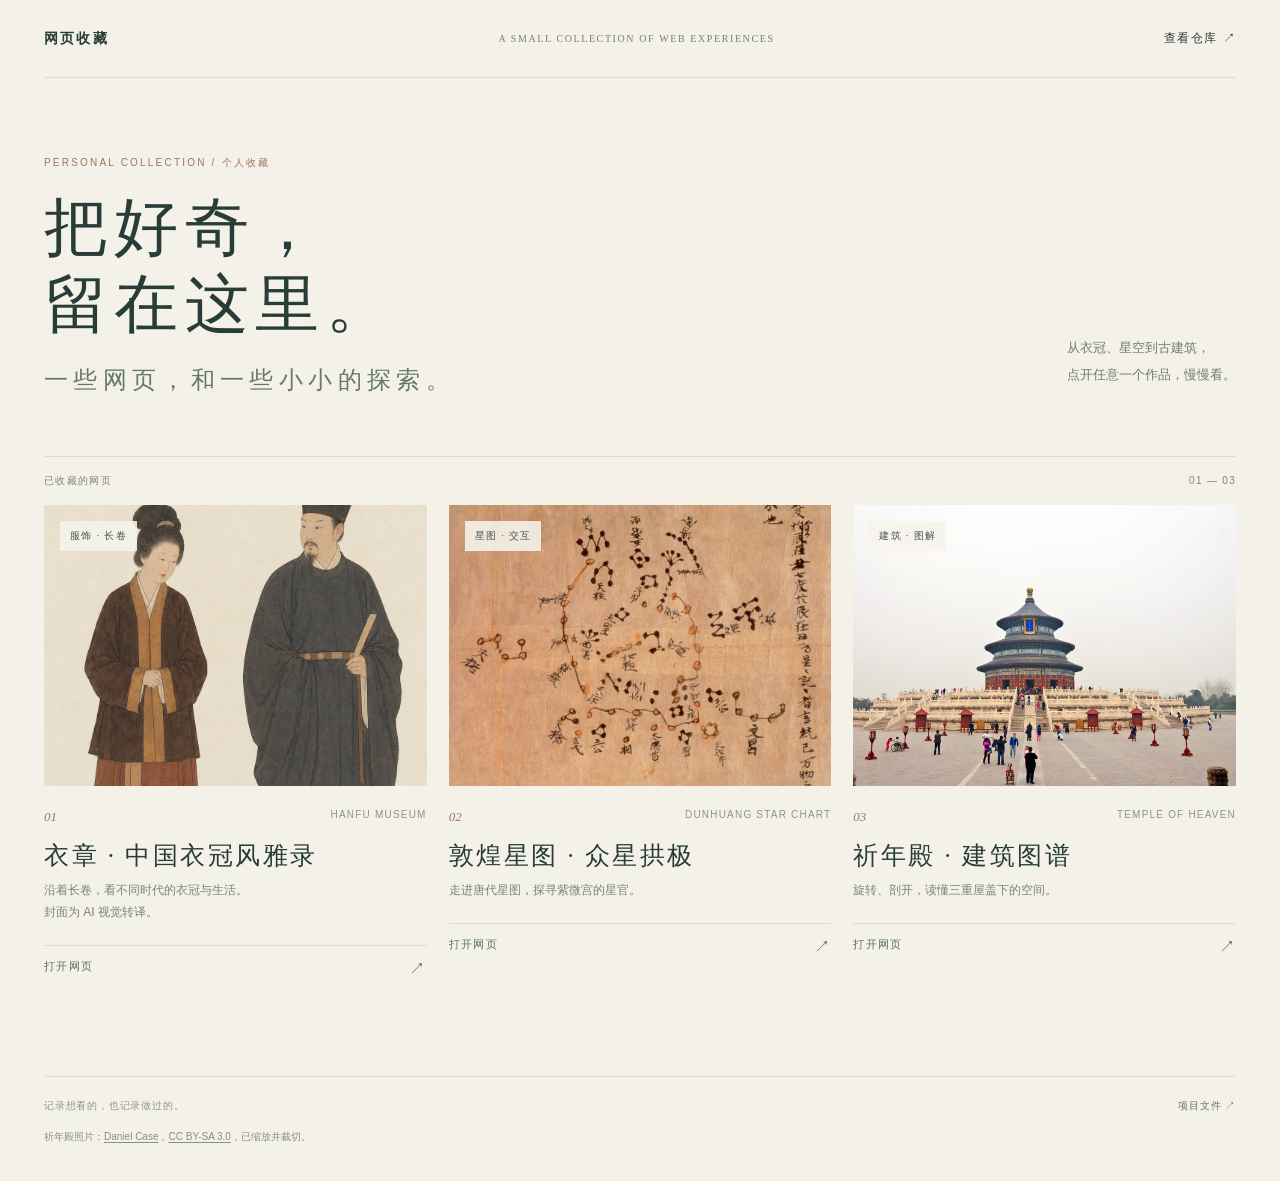
==== index.html @ 04954ba3 "Add website directory and preserve project history" ====
<!doctype html>
<html lang="zh-CN">
<head>
  <meta charset="utf-8">
  <meta name="viewport" content="width=device-width,initial-scale=1">
  <meta name="description" content="一处收藏网页、图解与小小探索的地方。">
  <meta name="theme-color" content="#f4f1e9">
  <title>网页收藏 · 一些小小的探索</title>
  <style>
    :root{color-scheme:light;--paper:#f4f1e9;--ink:#283d38;--muted:#748078;--line:#d8ded4;--accent:#a05240;font-family:Inter,"PingFang SC","Microsoft YaHei",sans-serif}
    *{box-sizing:border-box}body{margin:0;background:var(--paper);color:var(--ink)}a{color:inherit;text-decoration:none}a:focus-visible{outline:3px solid #ae714f;outline-offset:5px}
    .wrap{width:min(1320px,calc(100% - 88px));margin:auto}header{height:78px;display:flex;align-items:center;justify-content:space-between;border-bottom:1px solid var(--line);font-size:12px;letter-spacing:.12em}header strong{font-size:14px;font-weight:600;letter-spacing:.16em}.header-label{font:10px Georgia,serif;color:var(--muted);letter-spacing:.16em}
    .intro{display:grid;grid-template-columns:1fr 1fr;align-items:end;gap:30px;padding:78px 0 62px}.eyebrow{font-size:10px;letter-spacing:.22em;color:#9c765d;margin:0 0 20px}.intro h1{font:500 clamp(40px,5vw,68px)/1.2 "Songti SC","Noto Serif SC",serif;letter-spacing:.1em;margin:0}.intro h1 span{font-size:.38em;display:block;letter-spacing:.22em;margin-top:21px;color:#66776c}.intro p:last-child{justify-self:end;color:#6e7d72;font-size:13px;line-height:2.1;margin:0 0 5px;max-width:275px}
    .section-head{border-top:1px solid var(--line);display:flex;align-items:center;justify-content:space-between;padding:17px 0;color:#7a897e;font-size:10px;letter-spacing:.13em}.cards{display:grid;grid-template-columns:repeat(3,minmax(0,1fr));gap:22px}.card{min-width:0;display:flex;flex-direction:column}.picture{height:clamp(230px,22vw,310px);overflow:hidden;background:#e3e1d5;position:relative}.picture img{width:100%;height:100%;object-fit:cover;display:block;transition:transform .6s ease}.card:hover img{transform:scale(1.035)}.picture.hanfu img{object-position:center 30%}.picture.stars{background:#171e24}.picture.stars img{object-position:center 46%}.picture.temple img{object-position:center 47%}.tag{position:absolute;top:16px;left:16px;background:rgba(246,244,236,.88);color:#43554b;font-size:10px;letter-spacing:.12em;padding:8px 10px}
    .meta{display:flex;justify-content:space-between;gap:12px;padding-top:23px;color:#a07861;font:italic 13px Georgia,serif}.meta span:last-child{font:10px Inter,"PingFang SC",sans-serif;letter-spacing:.12em;color:#8a968b}.card h2{font:500 25px/1.4 "Songti SC","Noto Serif SC",serif;letter-spacing:.1em;margin:13px 0 7px}.card p{font-size:12px;color:#77857b;line-height:1.8;margin:0}.enter{margin-top:21px;padding:13px 0 16px;border-top:1px solid var(--line);display:flex;justify-content:space-between;font-size:11px;letter-spacing:.12em;color:#596f63}.enter b{font-size:16px;font-weight:400;transition:transform .2s}.card:hover .enter b{transform:translate(3px,-3px)}
    footer{border-top:1px solid var(--line);margin-top:80px;padding:22px 0 38px;display:flex;justify-content:space-between;color:#8b978c;font-size:10px;letter-spacing:.08em}footer a{color:#607468}.credit{font-size:10px;color:#829087;line-height:1.8;margin:-23px 0 35px}.credit a{text-decoration:underline;text-underline-offset:2px}
    @media(max-width:800px){.wrap{width:calc(100% - 36px)}header{height:64px}.header-label{display:none}.intro{display:block;padding:52px 0 40px}.intro p:last-child{margin-top:24px;max-width:100%}.cards{grid-template-columns:1fr;gap:32px}.picture{height:260px}.card h2{font-size:23px}.meta{padding-top:17px}.enter{margin-top:14px}footer{margin-top:55px}}
    @media(prefers-reduced-motion:reduce){.picture img,.enter b{transition:none}}
  </style>
</head>
<body>
  <div class="wrap">
    <header><strong>网页收藏</strong><span class="header-label">A SMALL COLLECTION OF WEB EXPERIENCES</span><a href="https://github.com/daoyi2026/my-web-pages">查看仓库 ↗</a></header>
    <main>
      <section class="intro"><div><p class="eyebrow">PERSONAL COLLECTION / 个人收藏</p><h1>把好奇，<br>留在这里。<span>一些网页，和一些小小的探索。</span></h1></div><p>从衣冠、星空到古建筑，<br>点开任意一个作品，慢慢看。</p></section>
      <div class="section-head"><span>已收藏的网页</span><span>01 — 03</span></div>
      <section class="cards" aria-label="网页目录">
        <a class="card" href="./hanfu/"><div class="picture hanfu"><img src="./hanfu/assets/paintings/song-pair.png" alt="" loading="eager"><span class="tag">服饰 · 长卷</span></div><div class="meta"><span>01</span><span>HANFU MUSEUM</span></div><h2>衣章 · 中国衣冠风雅录</h2><p>沿着长卷，看不同时代的衣冠与生活。<br>封面为 AI 视觉转译。</p><span class="enter">打开网页 <b aria-hidden="true">↗</b></span></a>
        <a class="card" href="./dunhuang-star-chart/"><div class="picture stars"><img src="./dunhuang-star-chart/dunhuang-ziwei.jpg" alt="" loading="eager"><span class="tag">星图 · 交互</span></div><div class="meta"><span>02</span><span>DUNHUANG STAR CHART</span></div><h2>敦煌星图 · 众星拱极</h2><p>走进唐代星图，探寻紫微宫的星官。</p><span class="enter">打开网页 <b aria-hidden="true">↗</b></span></a>
        <a class="card" href="./temple-of-heaven/"><div class="picture temple"><img src="./temple-of-heaven/research/south-wide.jpg" alt="" loading="eager"><span class="tag">建筑 · 图解</span></div><div class="meta"><span>03</span><span>TEMPLE OF HEAVEN</span></div><h2>祈年殿 · 建筑图谱</h2><p>旋转、剖开，读懂三重屋盖下的空间。</p><span class="enter">打开网页 <b aria-hidden="true">↗</b></span></a>
      </section>
    </main>
    <footer><span>记录想看的，也记录做过的。</span><a href="https://github.com/daoyi2026/my-web-pages">项目文件 ↗</a></footer>
    <p class="credit">祈年殿照片：<a href="https://commons.wikimedia.org/wiki/File:Hall_of_Prayer_for_Good_Harvest_full_exterior_view.jpg">Daniel Case</a>，<a href="https://creativecommons.org/licenses/by-sa/3.0/">CC BY-SA 3.0</a>，已缩放并裁切。</p>
  </div>
</body>
</html>
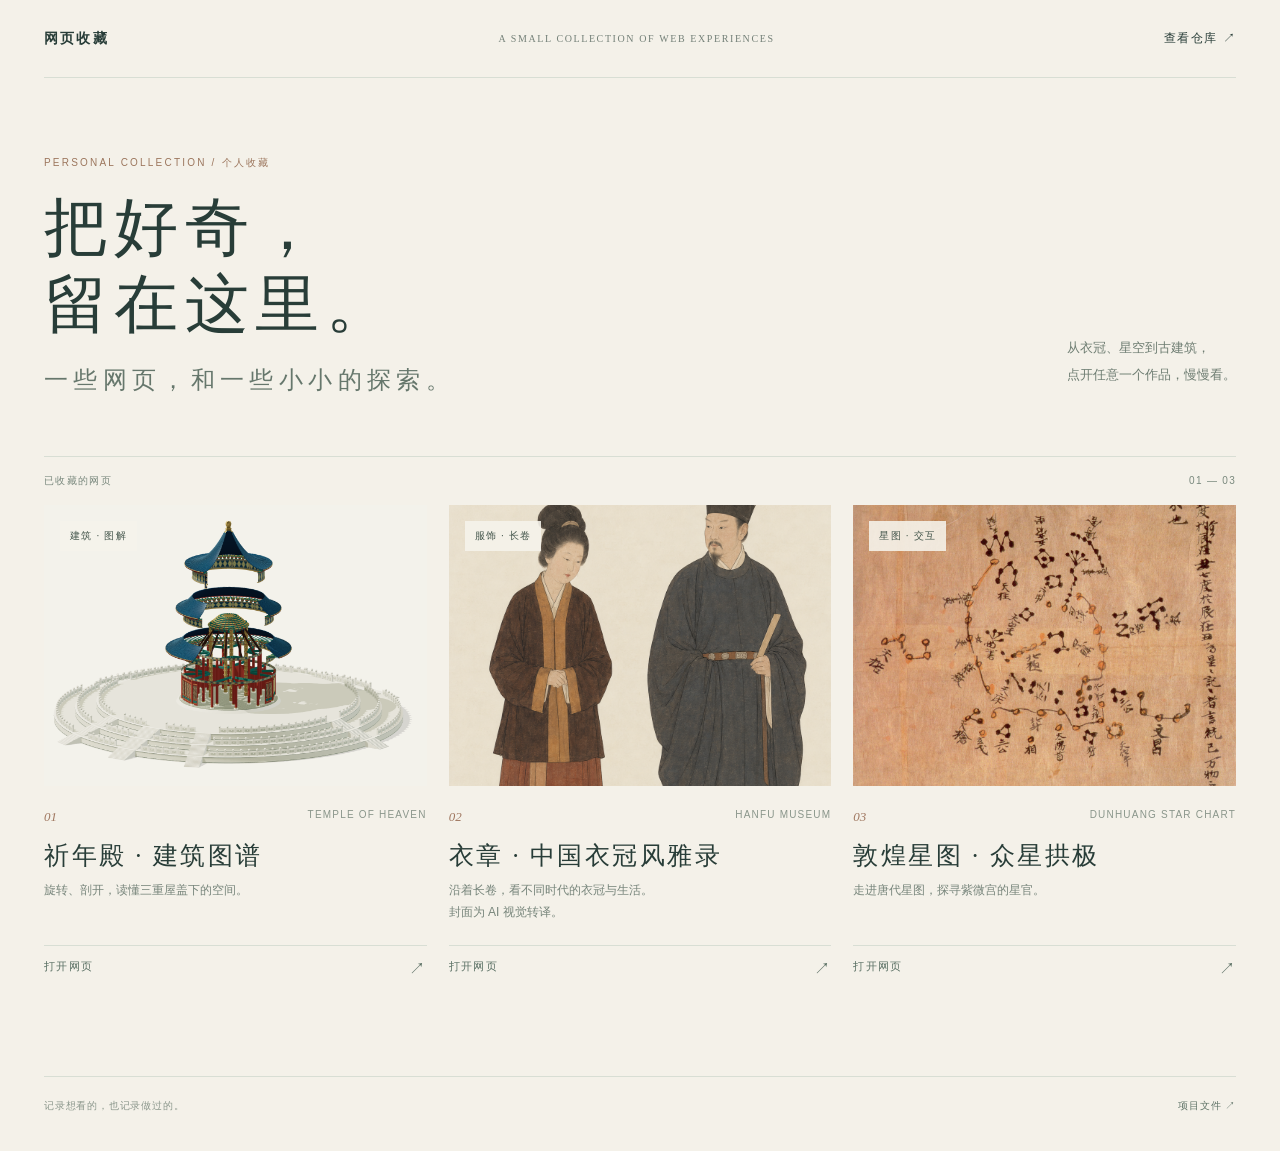
==== commit 8e302882: "Order project cards and refine the temple cover" ====
--- a/index.html
+++ b/index.html
@@ -11,9 +11,10 @@
     *{box-sizing:border-box}body{margin:0;background:var(--paper);color:var(--ink)}a{color:inherit;text-decoration:none}a:focus-visible{outline:3px solid #ae714f;outline-offset:5px}
     .wrap{width:min(1320px,calc(100% - 88px));margin:auto}header{height:78px;display:flex;align-items:center;justify-content:space-between;border-bottom:1px solid var(--line);font-size:12px;letter-spacing:.12em}header strong{font-size:14px;font-weight:600;letter-spacing:.16em}.header-label{font:10px Georgia,serif;color:var(--muted);letter-spacing:.16em}
     .intro{display:grid;grid-template-columns:1fr 1fr;align-items:end;gap:30px;padding:78px 0 62px}.eyebrow{font-size:10px;letter-spacing:.22em;color:#9c765d;margin:0 0 20px}.intro h1{font:500 clamp(40px,5vw,68px)/1.2 "Songti SC","Noto Serif SC",serif;letter-spacing:.1em;margin:0}.intro h1 span{font-size:.38em;display:block;letter-spacing:.22em;margin-top:21px;color:#66776c}.intro p:last-child{justify-self:end;color:#6e7d72;font-size:13px;line-height:2.1;margin:0 0 5px;max-width:275px}
-    .section-head{border-top:1px solid var(--line);display:flex;align-items:center;justify-content:space-between;padding:17px 0;color:#7a897e;font-size:10px;letter-spacing:.13em}.cards{display:grid;grid-template-columns:repeat(3,minmax(0,1fr));gap:22px}.card{min-width:0;display:flex;flex-direction:column}.picture{height:clamp(230px,22vw,310px);overflow:hidden;background:#e3e1d5;position:relative}.picture img{width:100%;height:100%;object-fit:cover;display:block;transition:transform .6s ease}.card:hover img{transform:scale(1.035)}.picture.hanfu img{object-position:center 30%}.picture.stars{background:#171e24}.picture.stars img{object-position:center 46%}.picture.temple img{object-position:center 47%}.tag{position:absolute;top:16px;left:16px;background:rgba(246,244,236,.88);color:#43554b;font-size:10px;letter-spacing:.12em;padding:8px 10px}
-    .meta{display:flex;justify-content:space-between;gap:12px;padding-top:23px;color:#a07861;font:italic 13px Georgia,serif}.meta span:last-child{font:10px Inter,"PingFang SC",sans-serif;letter-spacing:.12em;color:#8a968b}.card h2{font:500 25px/1.4 "Songti SC","Noto Serif SC",serif;letter-spacing:.1em;margin:13px 0 7px}.card p{font-size:12px;color:#77857b;line-height:1.8;margin:0}.enter{margin-top:21px;padding:13px 0 16px;border-top:1px solid var(--line);display:flex;justify-content:space-between;font-size:11px;letter-spacing:.12em;color:#596f63}.enter b{font-size:16px;font-weight:400;transition:transform .2s}.card:hover .enter b{transform:translate(3px,-3px)}
-    footer{border-top:1px solid var(--line);margin-top:80px;padding:22px 0 38px;display:flex;justify-content:space-between;color:#8b978c;font-size:10px;letter-spacing:.08em}footer a{color:#607468}.credit{font-size:10px;color:#829087;line-height:1.8;margin:-23px 0 35px}.credit a{text-decoration:underline;text-underline-offset:2px}
+    .section-head{border-top:1px solid var(--line);display:flex;align-items:center;justify-content:space-between;padding:17px 0;color:#7a897e;font-size:10px;letter-spacing:.13em}.cards{display:grid;grid-template-columns:repeat(3,minmax(0,1fr));gap:22px}.card{min-width:0;display:flex;flex-direction:column}.picture{height:clamp(230px,22vw,310px);overflow:hidden;background:#e3e1d5;position:relative}.picture img{width:100%;height:100%;object-fit:cover;display:block;transition:transform .6s ease}.card:hover img{transform:scale(1.035)}.picture.hanfu img{object-position:center 30%}.picture.stars{background:#171e24}.picture.stars img{object-position:center 46%}.picture.temple{background:#f2f0e8}.picture.temple img{object-position:center 51%;filter:saturate(.9) contrast(.98)}.tag{position:absolute;top:16px;left:16px;background:rgba(246,244,236,.88);color:#43554b;font-size:10px;letter-spacing:.12em;padding:8px 10px}
+    .meta{display:flex;justify-content:space-between;gap:12px;padding-top:23px;color:#a07861;font:italic 13px Georgia,serif}.meta span:last-child{font:10px Inter,"PingFang SC",sans-serif;letter-spacing:.12em;color:#8a968b}.card h2{font:500 25px/1.4 "Songti SC","Noto Serif SC",serif;letter-spacing:.1em;margin:13px 0 7px}.card p{font-size:12px;color:#77857b;line-height:1.8;margin:0;flex:1}.enter{margin-top:21px;padding:13px 0 16px;border-top:1px solid var(--line);display:flex;justify-content:space-between;font-size:11px;letter-spacing:.12em;color:#596f63}.enter b{font-size:16px;font-weight:400;transition:transform .2s}.card:hover .enter b{transform:translate(3px,-3px)}
+    footer{border-top:1px solid var(--line);margin-top:80px;padding:22px 0 38px;display:flex;justify-content:space-between;color:#8b978c;font-size:10px;letter-spacing:.08em}footer a{color:#607468}
+    @supports (grid-template-rows:subgrid){@media(min-width:801px){.cards{column-gap:22px;row-gap:0}.card{display:grid;grid-row:span 5;grid-template-rows:subgrid}}}
     @media(max-width:800px){.wrap{width:calc(100% - 36px)}header{height:64px}.header-label{display:none}.intro{display:block;padding:52px 0 40px}.intro p:last-child{margin-top:24px;max-width:100%}.cards{grid-template-columns:1fr;gap:32px}.picture{height:260px}.card h2{font-size:23px}.meta{padding-top:17px}.enter{margin-top:14px}footer{margin-top:55px}}
     @media(prefers-reduced-motion:reduce){.picture img,.enter b{transition:none}}
   </style>
@@ -25,13 +26,13 @@
       <section class="intro"><div><p class="eyebrow">PERSONAL COLLECTION / 个人收藏</p><h1>把好奇，<br>留在这里。<span>一些网页，和一些小小的探索。</span></h1></div><p>从衣冠、星空到古建筑，<br>点开任意一个作品，慢慢看。</p></section>
       <div class="section-head"><span>已收藏的网页</span><span>01 — 03</span></div>
       <section class="cards" aria-label="网页目录">
-        <a class="card" href="./hanfu/"><div class="picture hanfu"><img src="./hanfu/assets/paintings/song-pair.png" alt="" loading="eager"><span class="tag">服饰 · 长卷</span></div><div class="meta"><span>01</span><span>HANFU MUSEUM</span></div><h2>衣章 · 中国衣冠风雅录</h2><p>沿着长卷，看不同时代的衣冠与生活。<br>封面为 AI 视觉转译。</p><span class="enter">打开网页 <b aria-hidden="true">↗</b></span></a>
-        <a class="card" href="./dunhuang-star-chart/"><div class="picture stars"><img src="./dunhuang-star-chart/dunhuang-ziwei.jpg" alt="" loading="eager"><span class="tag">星图 · 交互</span></div><div class="meta"><span>02</span><span>DUNHUANG STAR CHART</span></div><h2>敦煌星图 · 众星拱极</h2><p>走进唐代星图，探寻紫微宫的星官。</p><span class="enter">打开网页 <b aria-hidden="true">↗</b></span></a>
-        <a class="card" href="./temple-of-heaven/"><div class="picture temple"><img src="./temple-of-heaven/research/south-wide.jpg" alt="" loading="eager"><span class="tag">建筑 · 图解</span></div><div class="meta"><span>03</span><span>TEMPLE OF HEAVEN</span></div><h2>祈年殿 · 建筑图谱</h2><p>旋转、剖开，读懂三重屋盖下的空间。</p><span class="enter">打开网页 <b aria-hidden="true">↗</b></span></a>
+        <!-- Keep newest projects first. -->
+        <a class="card" href="./temple-of-heaven/"><div class="picture temple"><img src="./assets/temple-cover.png" alt="" loading="eager"><span class="tag">建筑 · 图解</span></div><div class="meta"><span>01</span><span>TEMPLE OF HEAVEN</span></div><h2>祈年殿 · 建筑图谱</h2><p>旋转、剖开，读懂三重屋盖下的空间。</p><span class="enter">打开网页 <b aria-hidden="true">↗</b></span></a>
+        <a class="card" href="./hanfu/"><div class="picture hanfu"><img src="./hanfu/assets/paintings/song-pair.png" alt="" loading="eager"><span class="tag">服饰 · 长卷</span></div><div class="meta"><span>02</span><span>HANFU MUSEUM</span></div><h2>衣章 · 中国衣冠风雅录</h2><p>沿着长卷，看不同时代的衣冠与生活。<br>封面为 AI 视觉转译。</p><span class="enter">打开网页 <b aria-hidden="true">↗</b></span></a>
+        <a class="card" href="./dunhuang-star-chart/"><div class="picture stars"><img src="./dunhuang-star-chart/dunhuang-ziwei.jpg" alt="" loading="eager"><span class="tag">星图 · 交互</span></div><div class="meta"><span>03</span><span>DUNHUANG STAR CHART</span></div><h2>敦煌星图 · 众星拱极</h2><p>走进唐代星图，探寻紫微宫的星官。</p><span class="enter">打开网页 <b aria-hidden="true">↗</b></span></a>
       </section>
     </main>
     <footer><span>记录想看的，也记录做过的。</span><a href="https://github.com/daoyi2026/my-web-pages">项目文件 ↗</a></footer>
-    <p class="credit">祈年殿照片：<a href="https://commons.wikimedia.org/wiki/File:Hall_of_Prayer_for_Good_Harvest_full_exterior_view.jpg">Daniel Case</a>，<a href="https://creativecommons.org/licenses/by-sa/3.0/">CC BY-SA 3.0</a>，已缩放并裁切。</p>
   </div>
 </body>
 </html>
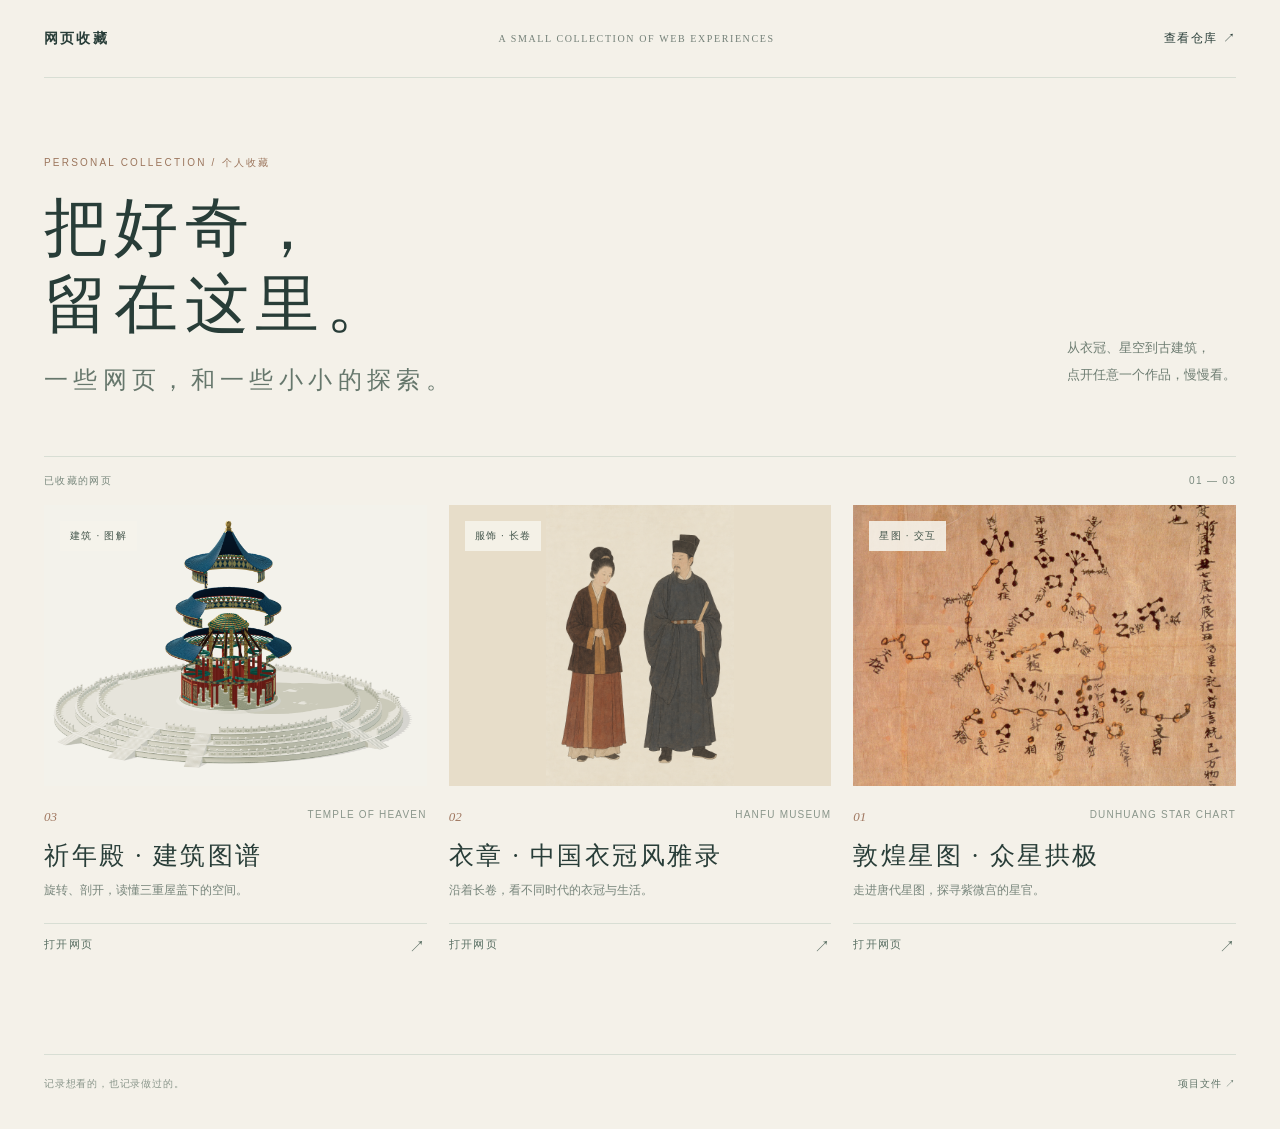
==== commit 1ab2b10b: "Keep chronological project numbers and show full cover" ====
--- a/index.html
+++ b/index.html
@@ -11,7 +11,7 @@
     *{box-sizing:border-box}body{margin:0;background:var(--paper);color:var(--ink)}a{color:inherit;text-decoration:none}a:focus-visible{outline:3px solid #ae714f;outline-offset:5px}
     .wrap{width:min(1320px,calc(100% - 88px));margin:auto}header{height:78px;display:flex;align-items:center;justify-content:space-between;border-bottom:1px solid var(--line);font-size:12px;letter-spacing:.12em}header strong{font-size:14px;font-weight:600;letter-spacing:.16em}.header-label{font:10px Georgia,serif;color:var(--muted);letter-spacing:.16em}
     .intro{display:grid;grid-template-columns:1fr 1fr;align-items:end;gap:30px;padding:78px 0 62px}.eyebrow{font-size:10px;letter-spacing:.22em;color:#9c765d;margin:0 0 20px}.intro h1{font:500 clamp(40px,5vw,68px)/1.2 "Songti SC","Noto Serif SC",serif;letter-spacing:.1em;margin:0}.intro h1 span{font-size:.38em;display:block;letter-spacing:.22em;margin-top:21px;color:#66776c}.intro p:last-child{justify-self:end;color:#6e7d72;font-size:13px;line-height:2.1;margin:0 0 5px;max-width:275px}
-    .section-head{border-top:1px solid var(--line);display:flex;align-items:center;justify-content:space-between;padding:17px 0;color:#7a897e;font-size:10px;letter-spacing:.13em}.cards{display:grid;grid-template-columns:repeat(3,minmax(0,1fr));gap:22px}.card{min-width:0;display:flex;flex-direction:column}.picture{height:clamp(230px,22vw,310px);overflow:hidden;background:#e3e1d5;position:relative}.picture img{width:100%;height:100%;object-fit:cover;display:block;transition:transform .6s ease}.card:hover img{transform:scale(1.035)}.picture.hanfu img{object-position:center 30%}.picture.stars{background:#171e24}.picture.stars img{object-position:center 46%}.picture.temple{background:#f2f0e8}.picture.temple img{object-position:center 51%;filter:saturate(.9) contrast(.98)}.tag{position:absolute;top:16px;left:16px;background:rgba(246,244,236,.88);color:#43554b;font-size:10px;letter-spacing:.12em;padding:8px 10px}
+    .section-head{border-top:1px solid var(--line);display:flex;align-items:center;justify-content:space-between;padding:17px 0;color:#7a897e;font-size:10px;letter-spacing:.13em}.cards{display:grid;grid-template-columns:repeat(3,minmax(0,1fr));gap:22px}.card{min-width:0;display:flex;flex-direction:column}.picture{height:clamp(230px,22vw,310px);overflow:hidden;background:#e3e1d5;position:relative}.picture img{width:100%;height:100%;object-fit:cover;display:block;transition:transform .6s ease}.card:hover img{transform:scale(1.035)}.picture.hanfu{background:#e7ddc9}.picture.hanfu img{object-fit:contain;object-position:center}.picture.stars{background:#171e24}.picture.stars img{object-position:center 46%}.picture.temple{background:#f2f0e8}.picture.temple img{object-position:center 51%;filter:saturate(.9) contrast(.98)}.tag{position:absolute;top:16px;left:16px;background:rgba(246,244,236,.88);color:#43554b;font-size:10px;letter-spacing:.12em;padding:8px 10px}
     .meta{display:flex;justify-content:space-between;gap:12px;padding-top:23px;color:#a07861;font:italic 13px Georgia,serif}.meta span:last-child{font:10px Inter,"PingFang SC",sans-serif;letter-spacing:.12em;color:#8a968b}.card h2{font:500 25px/1.4 "Songti SC","Noto Serif SC",serif;letter-spacing:.1em;margin:13px 0 7px}.card p{font-size:12px;color:#77857b;line-height:1.8;margin:0;flex:1}.enter{margin-top:21px;padding:13px 0 16px;border-top:1px solid var(--line);display:flex;justify-content:space-between;font-size:11px;letter-spacing:.12em;color:#596f63}.enter b{font-size:16px;font-weight:400;transition:transform .2s}.card:hover .enter b{transform:translate(3px,-3px)}
     footer{border-top:1px solid var(--line);margin-top:80px;padding:22px 0 38px;display:flex;justify-content:space-between;color:#8b978c;font-size:10px;letter-spacing:.08em}footer a{color:#607468}
     @supports (grid-template-rows:subgrid){@media(min-width:801px){.cards{column-gap:22px;row-gap:0}.card{display:grid;grid-row:span 5;grid-template-rows:subgrid}}}
@@ -26,10 +26,10 @@
       <section class="intro"><div><p class="eyebrow">PERSONAL COLLECTION / 个人收藏</p><h1>把好奇，<br>留在这里。<span>一些网页，和一些小小的探索。</span></h1></div><p>从衣冠、星空到古建筑，<br>点开任意一个作品，慢慢看。</p></section>
       <div class="section-head"><span>已收藏的网页</span><span>01 — 03</span></div>
       <section class="cards" aria-label="网页目录">
-        <!-- Keep newest projects first. -->
-        <a class="card" href="./temple-of-heaven/"><div class="picture temple"><img src="./assets/temple-cover.png" alt="" loading="eager"><span class="tag">建筑 · 图解</span></div><div class="meta"><span>01</span><span>TEMPLE OF HEAVEN</span></div><h2>祈年殿 · 建筑图谱</h2><p>旋转、剖开，读懂三重屋盖下的空间。</p><span class="enter">打开网页 <b aria-hidden="true">↗</b></span></a>
-        <a class="card" href="./hanfu/"><div class="picture hanfu"><img src="./hanfu/assets/paintings/song-pair.png" alt="" loading="eager"><span class="tag">服饰 · 长卷</span></div><div class="meta"><span>02</span><span>HANFU MUSEUM</span></div><h2>衣章 · 中国衣冠风雅录</h2><p>沿着长卷，看不同时代的衣冠与生活。<br>封面为 AI 视觉转译。</p><span class="enter">打开网页 <b aria-hidden="true">↗</b></span></a>
-        <a class="card" href="./dunhuang-star-chart/"><div class="picture stars"><img src="./dunhuang-star-chart/dunhuang-ziwei.jpg" alt="" loading="eager"><span class="tag">星图 · 交互</span></div><div class="meta"><span>03</span><span>DUNHUANG STAR CHART</span></div><h2>敦煌星图 · 众星拱极</h2><p>走进唐代星图，探寻紫微宫的星官。</p><span class="enter">打开网页 <b aria-hidden="true">↗</b></span></a>
+        <!-- Give each new project the next number and place its card first; do not renumber older projects. -->
+        <a class="card" href="./temple-of-heaven/"><div class="picture temple"><img src="./assets/temple-cover.png" alt="" loading="eager"><span class="tag">建筑 · 图解</span></div><div class="meta"><span>03</span><span>TEMPLE OF HEAVEN</span></div><h2>祈年殿 · 建筑图谱</h2><p>旋转、剖开，读懂三重屋盖下的空间。</p><span class="enter">打开网页 <b aria-hidden="true">↗</b></span></a>
+        <a class="card" href="./hanfu/"><div class="picture hanfu"><img src="./hanfu/assets/paintings/song-pair.png" alt="" loading="eager"><span class="tag">服饰 · 长卷</span></div><div class="meta"><span>02</span><span>HANFU MUSEUM</span></div><h2>衣章 · 中国衣冠风雅录</h2><p>沿着长卷，看不同时代的衣冠与生活。</p><span class="enter">打开网页 <b aria-hidden="true">↗</b></span></a>
+        <a class="card" href="./dunhuang-star-chart/"><div class="picture stars"><img src="./dunhuang-star-chart/dunhuang-ziwei.jpg" alt="" loading="eager"><span class="tag">星图 · 交互</span></div><div class="meta"><span>01</span><span>DUNHUANG STAR CHART</span></div><h2>敦煌星图 · 众星拱极</h2><p>走进唐代星图，探寻紫微宫的星官。</p><span class="enter">打开网页 <b aria-hidden="true">↗</b></span></a>
       </section>
     </main>
     <footer><span>记录想看的，也记录做过的。</span><a href="https://github.com/daoyi2026/my-web-pages">项目文件 ↗</a></footer>
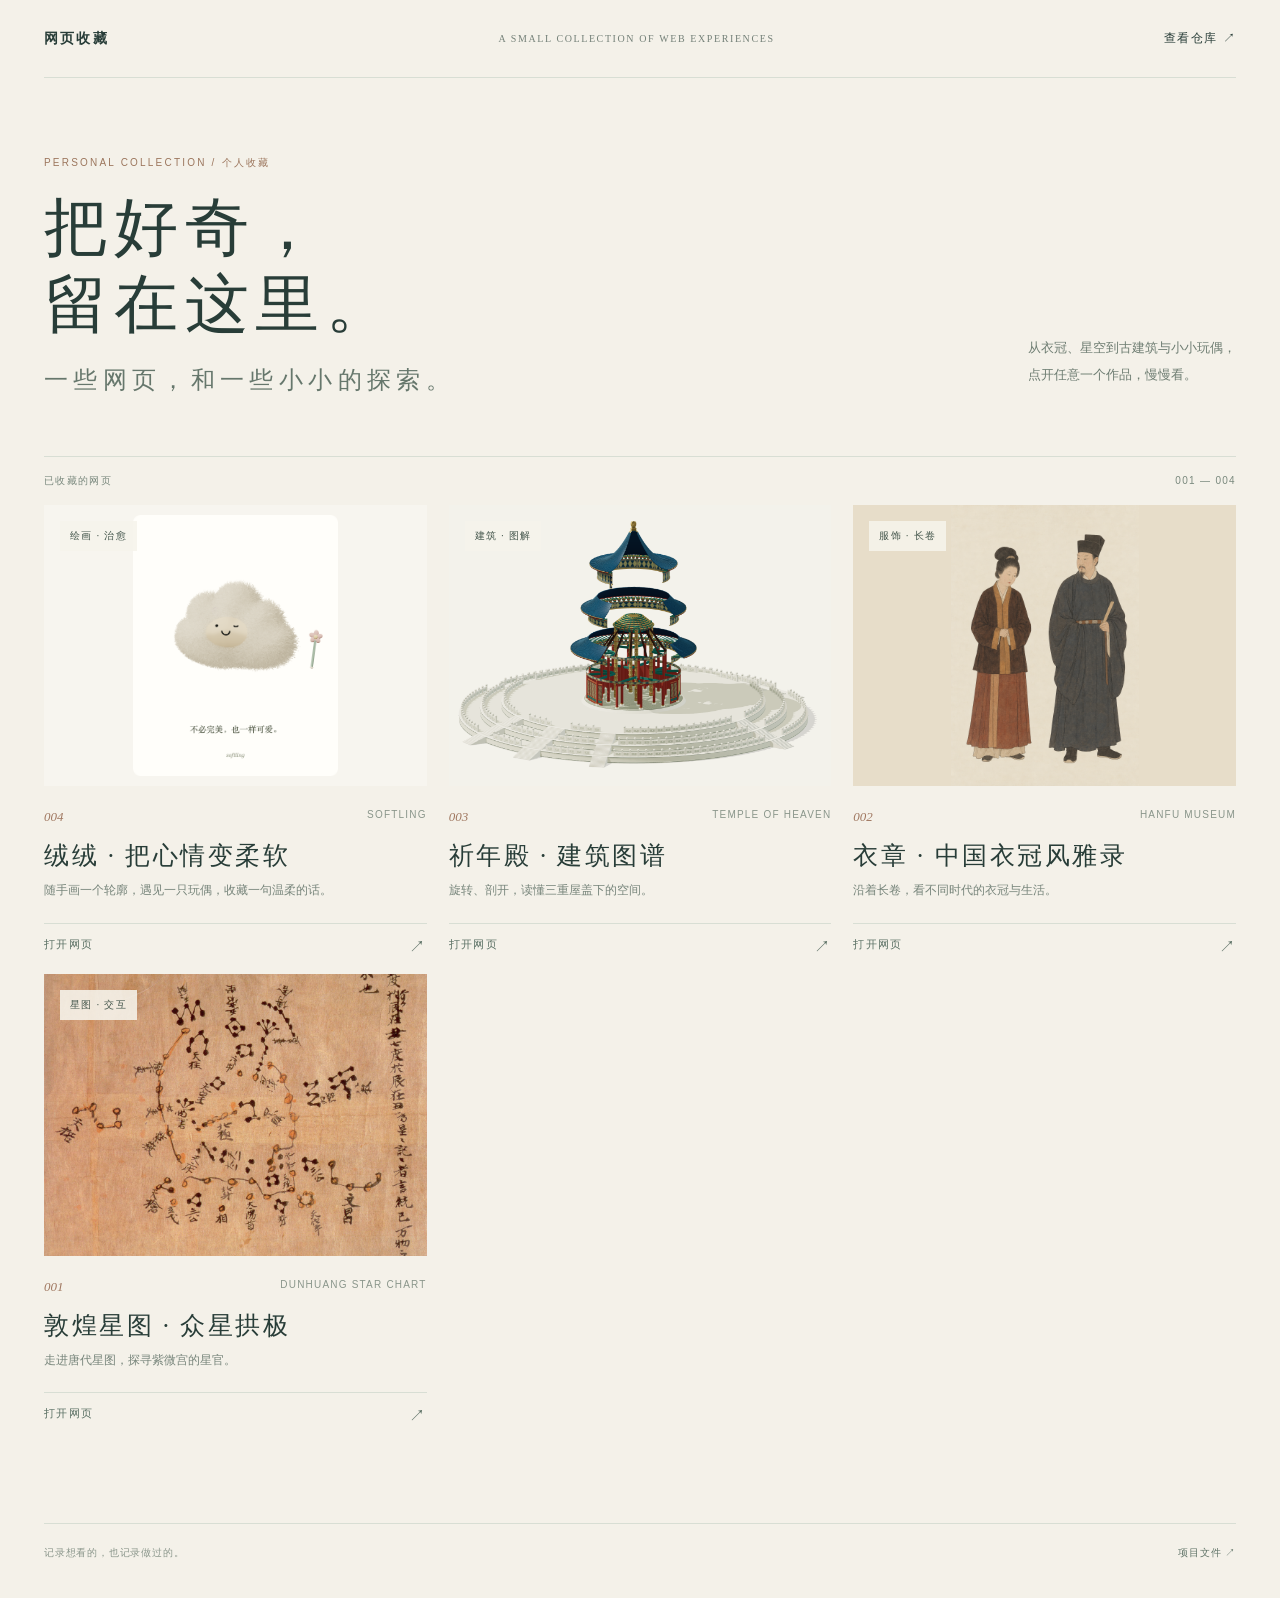
==== commit c513792a: "Add Softling as project 004 with mobile support and shadow fixes" ====
--- a/index.html
+++ b/index.html
@@ -11,7 +11,7 @@
     *{box-sizing:border-box}body{margin:0;background:var(--paper);color:var(--ink)}a{color:inherit;text-decoration:none}a:focus-visible{outline:3px solid #ae714f;outline-offset:5px}
     .wrap{width:min(1320px,calc(100% - 88px));margin:auto}header{height:78px;display:flex;align-items:center;justify-content:space-between;border-bottom:1px solid var(--line);font-size:12px;letter-spacing:.12em}header strong{font-size:14px;font-weight:600;letter-spacing:.16em}.header-label{font:10px Georgia,serif;color:var(--muted);letter-spacing:.16em}
     .intro{display:grid;grid-template-columns:1fr 1fr;align-items:end;gap:30px;padding:78px 0 62px}.eyebrow{font-size:10px;letter-spacing:.22em;color:#9c765d;margin:0 0 20px}.intro h1{font:500 clamp(40px,5vw,68px)/1.2 "Songti SC","Noto Serif SC",serif;letter-spacing:.1em;margin:0}.intro h1 span{font-size:.38em;display:block;letter-spacing:.22em;margin-top:21px;color:#66776c}.intro p:last-child{justify-self:end;color:#6e7d72;font-size:13px;line-height:2.1;margin:0 0 5px;max-width:275px}
-    .section-head{border-top:1px solid var(--line);display:flex;align-items:center;justify-content:space-between;padding:17px 0;color:#7a897e;font-size:10px;letter-spacing:.13em}.cards{display:grid;grid-template-columns:repeat(3,minmax(0,1fr));gap:22px}.card{min-width:0;display:flex;flex-direction:column}.picture{height:clamp(230px,22vw,310px);overflow:hidden;background:#e3e1d5;position:relative}.picture img{width:100%;height:100%;object-fit:cover;display:block;transition:transform .6s ease}.card:hover img{transform:scale(1.035)}.picture.hanfu{background:#e7ddc9}.picture.hanfu img{object-fit:contain;object-position:center}.picture.stars{background:#171e24}.picture.stars img{object-position:center 46%}.picture.temple{background:#f2f0e8}.picture.temple img{object-position:center 51%;filter:saturate(.9) contrast(.98)}.tag{position:absolute;top:16px;left:16px;background:rgba(246,244,236,.88);color:#43554b;font-size:10px;letter-spacing:.12em;padding:8px 10px}
+    .section-head{border-top:1px solid var(--line);display:flex;align-items:center;justify-content:space-between;padding:17px 0;color:#7a897e;font-size:10px;letter-spacing:.13em}.cards{display:grid;grid-template-columns:repeat(3,minmax(0,1fr));gap:22px}.card{min-width:0;display:flex;flex-direction:column}.picture{height:clamp(230px,22vw,310px);overflow:hidden;background:#e3e1d5;position:relative}.picture img{width:100%;height:100%;object-fit:cover;display:block;transition:transform .6s ease}.card:hover img{transform:scale(1.035)}.picture.softling{background:#f7f5ef}.picture.softling img{object-fit:contain}.picture.hanfu{background:#e7ddc9}.picture.hanfu img{object-fit:contain;object-position:center}.picture.stars{background:#171e24}.picture.stars img{object-position:center 46%}.picture.temple{background:#f2f0e8}.picture.temple img{object-position:center 51%;filter:saturate(.9) contrast(.98)}.tag{position:absolute;top:16px;left:16px;background:rgba(246,244,236,.88);color:#43554b;font-size:10px;letter-spacing:.12em;padding:8px 10px}
     .meta{display:flex;justify-content:space-between;gap:12px;padding-top:23px;color:#a07861;font:italic 13px Georgia,serif}.meta span:last-child{font:10px Inter,"PingFang SC",sans-serif;letter-spacing:.12em;color:#8a968b}.card h2{font:500 25px/1.4 "Songti SC","Noto Serif SC",serif;letter-spacing:.1em;margin:13px 0 7px}.card p{font-size:12px;color:#77857b;line-height:1.8;margin:0;flex:1}.enter{margin-top:21px;padding:13px 0 16px;border-top:1px solid var(--line);display:flex;justify-content:space-between;font-size:11px;letter-spacing:.12em;color:#596f63}.enter b{font-size:16px;font-weight:400;transition:transform .2s}.card:hover .enter b{transform:translate(3px,-3px)}
     footer{border-top:1px solid var(--line);margin-top:80px;padding:22px 0 38px;display:flex;justify-content:space-between;color:#8b978c;font-size:10px;letter-spacing:.08em}footer a{color:#607468}
     @supports (grid-template-rows:subgrid){@media(min-width:801px){.cards{column-gap:22px;row-gap:0}.card{display:grid;grid-row:span 5;grid-template-rows:subgrid}}}
@@ -23,13 +23,14 @@
   <div class="wrap">
     <header><strong>网页收藏</strong><span class="header-label">A SMALL COLLECTION OF WEB EXPERIENCES</span><a href="https://github.com/daoyi2026/my-web-pages">查看仓库 ↗</a></header>
     <main>
-      <section class="intro"><div><p class="eyebrow">PERSONAL COLLECTION / 个人收藏</p><h1>把好奇，<br>留在这里。<span>一些网页，和一些小小的探索。</span></h1></div><p>从衣冠、星空到古建筑，<br>点开任意一个作品，慢慢看。</p></section>
-      <div class="section-head"><span>已收藏的网页</span><span>01 — 03</span></div>
+      <section class="intro"><div><p class="eyebrow">PERSONAL COLLECTION / 个人收藏</p><h1>把好奇，<br>留在这里。<span>一些网页，和一些小小的探索。</span></h1></div><p>从衣冠、星空到古建筑与小小玩偶，<br>点开任意一个作品，慢慢看。</p></section>
+      <div class="section-head"><span>已收藏的网页</span><span>001 — 004</span></div>
       <section class="cards" aria-label="网页目录">
         <!-- Give each new project the next number and place its card first; do not renumber older projects. -->
-        <a class="card" href="./temple-of-heaven/"><div class="picture temple"><img src="./assets/temple-cover.png" alt="" loading="eager"><span class="tag">建筑 · 图解</span></div><div class="meta"><span>03</span><span>TEMPLE OF HEAVEN</span></div><h2>祈年殿 · 建筑图谱</h2><p>旋转、剖开，读懂三重屋盖下的空间。</p><span class="enter">打开网页 <b aria-hidden="true">↗</b></span></a>
-        <a class="card" href="./hanfu/"><div class="picture hanfu"><img src="./hanfu/assets/paintings/song-pair.png" alt="" loading="eager"><span class="tag">服饰 · 长卷</span></div><div class="meta"><span>02</span><span>HANFU MUSEUM</span></div><h2>衣章 · 中国衣冠风雅录</h2><p>沿着长卷，看不同时代的衣冠与生活。</p><span class="enter">打开网页 <b aria-hidden="true">↗</b></span></a>
-        <a class="card" href="./dunhuang-star-chart/"><div class="picture stars"><img src="./dunhuang-star-chart/dunhuang-ziwei.jpg" alt="" loading="eager"><span class="tag">星图 · 交互</span></div><div class="meta"><span>01</span><span>DUNHUANG STAR CHART</span></div><h2>敦煌星图 · 众星拱极</h2><p>走进唐代星图，探寻紫微宫的星官。</p><span class="enter">打开网页 <b aria-hidden="true">↗</b></span></a>
+        <a class="card" href="./softling/"><div class="picture softling"><img src="./assets/softling-cover.png" alt="手绘轮廓生成的柔软玩偶与小装饰" loading="eager"><span class="tag">绘画 · 治愈</span></div><div class="meta"><span>004</span><span>SOFTLING</span></div><h2>绒绒 · 把心情变柔软</h2><p>随手画一个轮廓，遇见一只玩偶，收藏一句温柔的话。</p><span class="enter">打开网页 <b aria-hidden="true">↗</b></span></a>
+        <a class="card" href="./temple-of-heaven/"><div class="picture temple"><img src="./assets/temple-cover.png" alt="" loading="eager"><span class="tag">建筑 · 图解</span></div><div class="meta"><span>003</span><span>TEMPLE OF HEAVEN</span></div><h2>祈年殿 · 建筑图谱</h2><p>旋转、剖开，读懂三重屋盖下的空间。</p><span class="enter">打开网页 <b aria-hidden="true">↗</b></span></a>
+        <a class="card" href="./hanfu/"><div class="picture hanfu"><img src="./hanfu/assets/paintings/song-pair.png" alt="" loading="eager"><span class="tag">服饰 · 长卷</span></div><div class="meta"><span>002</span><span>HANFU MUSEUM</span></div><h2>衣章 · 中国衣冠风雅录</h2><p>沿着长卷，看不同时代的衣冠与生活。</p><span class="enter">打开网页 <b aria-hidden="true">↗</b></span></a>
+        <a class="card" href="./dunhuang-star-chart/"><div class="picture stars"><img src="./dunhuang-star-chart/dunhuang-ziwei.jpg" alt="" loading="eager"><span class="tag">星图 · 交互</span></div><div class="meta"><span>001</span><span>DUNHUANG STAR CHART</span></div><h2>敦煌星图 · 众星拱极</h2><p>走进唐代星图，探寻紫微宫的星官。</p><span class="enter">打开网页 <b aria-hidden="true">↗</b></span></a>
       </section>
     </main>
     <footer><span>记录想看的，也记录做过的。</span><a href="https://github.com/daoyi2026/my-web-pages">项目文件 ↗</a></footer>
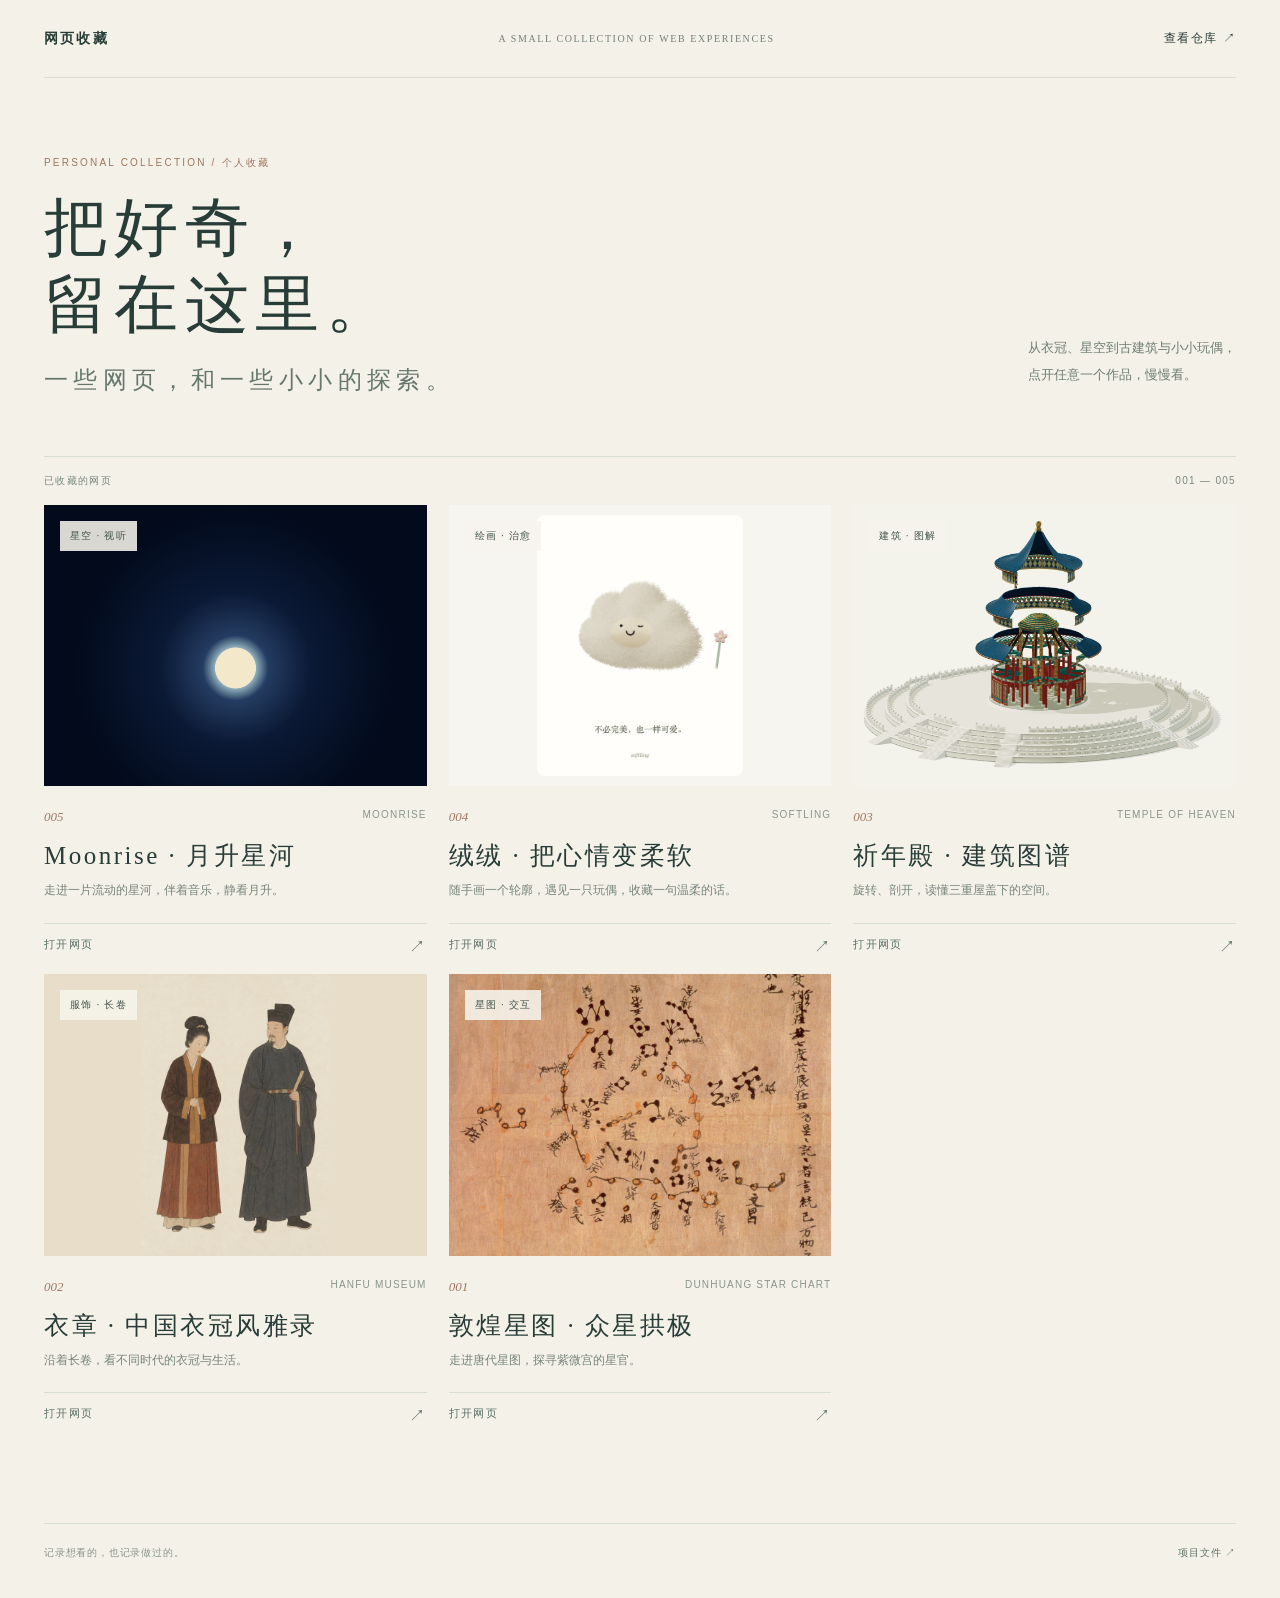
==== commit 30fb895b: "Add Moonrise as project 005" ====
--- a/index.html
+++ b/index.html
@@ -24,9 +24,10 @@
     <header><strong>网页收藏</strong><span class="header-label">A SMALL COLLECTION OF WEB EXPERIENCES</span><a href="https://github.com/daoyi2026/my-web-pages">查看仓库 ↗</a></header>
     <main>
       <section class="intro"><div><p class="eyebrow">PERSONAL COLLECTION / 个人收藏</p><h1>把好奇，<br>留在这里。<span>一些网页，和一些小小的探索。</span></h1></div><p>从衣冠、星空到古建筑与小小玩偶，<br>点开任意一个作品，慢慢看。</p></section>
-      <div class="section-head"><span>已收藏的网页</span><span>001 — 004</span></div>
+      <div class="section-head"><span>已收藏的网页</span><span>001 — 005</span></div>
       <section class="cards" aria-label="网页目录">
         <!-- Give each new project the next number and place its card first; do not renumber older projects. -->
+        <a class="card" href="./moonrise/"><div class="picture" style="background:radial-gradient(circle at 50% 58%,#f4e8ca 0 8%,#8cabb9 8.3%,#243c61 13%,#0b1935 30%,#020a1b 65%)"><span class="tag">星空 · 视听</span></div><div class="meta"><span>005</span><span>MOONRISE</span></div><h2>Moonrise · 月升星河</h2><p>走进一片流动的星河，伴着音乐，静看月升。</p><span class="enter">打开网页 <b aria-hidden="true">↗</b></span></a>
         <a class="card" href="./softling/"><div class="picture softling"><img src="./assets/softling-cover.png" alt="手绘轮廓生成的柔软玩偶与小装饰" loading="eager"><span class="tag">绘画 · 治愈</span></div><div class="meta"><span>004</span><span>SOFTLING</span></div><h2>绒绒 · 把心情变柔软</h2><p>随手画一个轮廓，遇见一只玩偶，收藏一句温柔的话。</p><span class="enter">打开网页 <b aria-hidden="true">↗</b></span></a>
         <a class="card" href="./temple-of-heaven/"><div class="picture temple"><img src="./assets/temple-cover.png" alt="" loading="eager"><span class="tag">建筑 · 图解</span></div><div class="meta"><span>003</span><span>TEMPLE OF HEAVEN</span></div><h2>祈年殿 · 建筑图谱</h2><p>旋转、剖开，读懂三重屋盖下的空间。</p><span class="enter">打开网页 <b aria-hidden="true">↗</b></span></a>
         <a class="card" href="./hanfu/"><div class="picture hanfu"><img src="./hanfu/assets/paintings/song-pair.png" alt="" loading="eager"><span class="tag">服饰 · 长卷</span></div><div class="meta"><span>002</span><span>HANFU MUSEUM</span></div><h2>衣章 · 中国衣冠风雅录</h2><p>沿着长卷，看不同时代的衣冠与生活。</p><span class="enter">打开网页 <b aria-hidden="true">↗</b></span></a>
